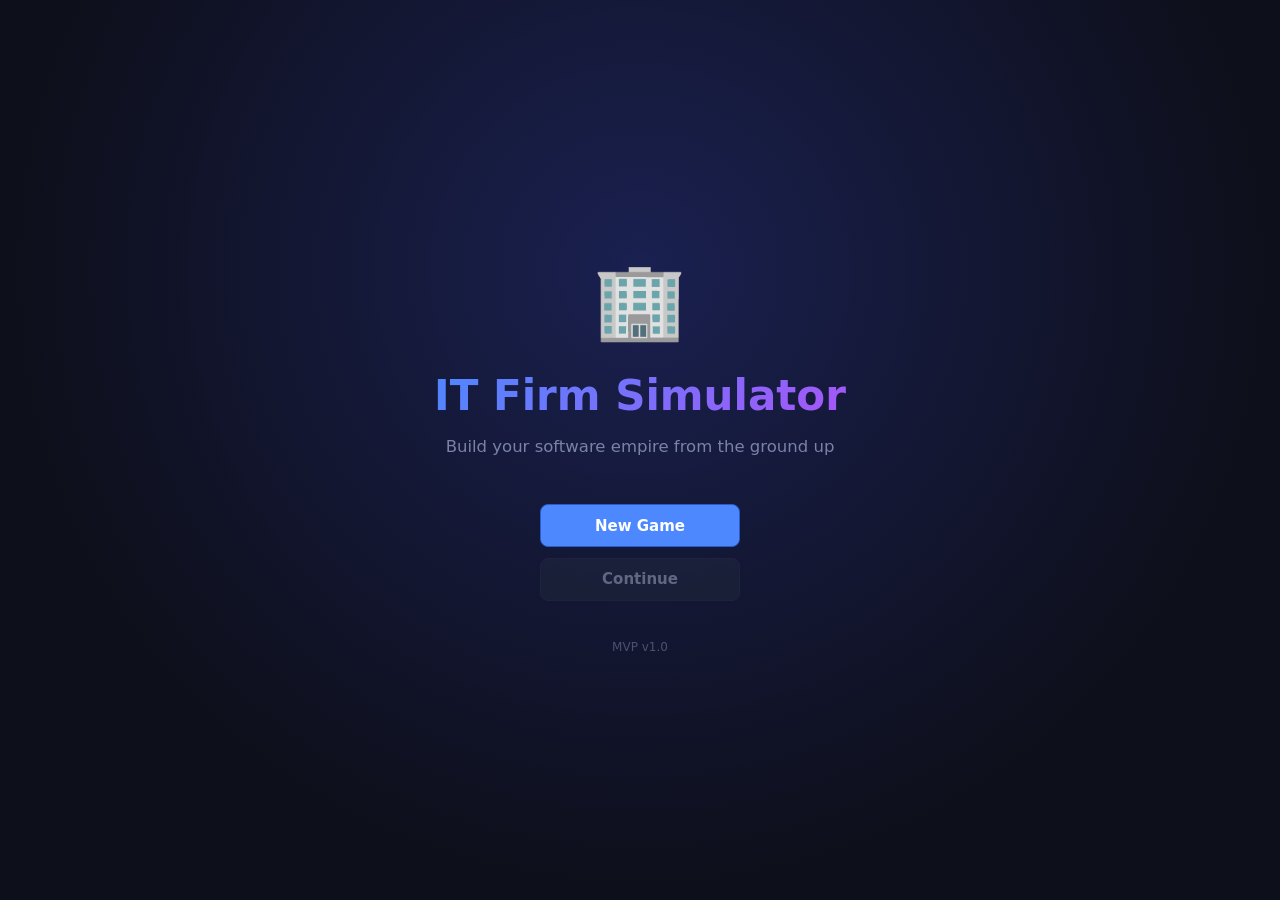
==== index.html @ f98788cc "feat: IT Firm Simulator MVP — browser-based game Implements all specs from the technical design docu" ====
<!DOCTYPE html>
<html lang="en">
<head>
  <meta charset="UTF-8" />
  <meta name="viewport" content="width=device-width, initial-scale=1.0" />
  <title>IT Firm Simulator</title>
  <link rel="stylesheet" href="style.css" />
</head>
<body>

  <!-- ── Fixed UI layers ── -->
  <div id="notification-bar"></div>
  <div id="tutorial-overlay"></div>

  <!-- ============================================================
       SCENE: Main Menu
       ============================================================ -->
  <div id="scene-MainMenu" class="scene">
    <!-- Rendered by UI.renderMainMenu() -->
  </div>

  <!-- ============================================================
       SCENE: Company Dashboard
       ============================================================ -->
  <div id="scene-Dashboard" class="scene hidden">
    <!-- Rendered by UI.renderDashboard() -->
  </div>

  <!-- ============================================================
       SCENE: Project Detail
       ============================================================ -->
  <div id="scene-ProjectDetail" class="scene hidden">
    <!-- Rendered by UI.renderProjectDetail() -->
  </div>

  <!-- ============================================================
       SCENE: Team Management
       ============================================================ -->
  <div id="scene-TeamManagement" class="scene hidden">
    <!-- Rendered by UI.renderTeamManagement() -->
  </div>

  <!-- ============================================================
       SCENE: Project Simulation
       ============================================================ -->
  <div id="scene-ProjectSimulation" class="scene hidden">
    <!-- Rendered by UI.renderSimulation() -->
  </div>

  <!-- ============================================================
       SCENE: Project Result
       ============================================================ -->
  <div id="scene-ProjectResult" class="scene hidden">
    <!-- Rendered by UI.renderProjectResult() -->
  </div>

  <!-- ── Scripts ── -->
  <script src="data.js"></script>
  <script src="game.js"></script>

</body>
</html>
---- style.css ----
/* ============================================================
   IT FIRM SIMULATOR — STYLESHEET
   Dark, professional game UI
   ============================================================ */

:root {
  --bg:          #0d0f1a;
  --surface:     #161928;
  --surface2:    #1e2235;
  --surface3:    #252b40;
  --border:      #2e3452;
  --text:        #d8ddf0;
  --text-muted:  #7a82a8;
  --text-dim:    #4a5070;

  --green:       #2ecc71;
  --green-dark:  #1a7a43;
  --blue:        #4d88ff;
  --blue-dark:   #2a5acc;
  --red:         #e74c3c;
  --red-dark:    #922b21;
  --yellow:      #f1c40f;
  --orange:      #e67e22;
  --purple:      #9b59b6;

  --radius:      8px;
  --radius-lg:   14px;
  --shadow:      0 4px 20px rgba(0,0,0,0.4);
  --shadow-sm:   0 2px 8px rgba(0,0,0,0.3);

  --font:        'Segoe UI', system-ui, -apple-system, sans-serif;
  --font-mono:   'Consolas', 'Fira Code', monospace;
}

/* ---- RESET ---- */
*, *::before, *::after { box-sizing: border-box; margin: 0; padding: 0; }
html { font-size: 15px; scroll-behavior: smooth; }
body {
  background: var(--bg);
  color: var(--text);
  font-family: var(--font);
  min-height: 100vh;
  line-height: 1.5;
}
button { font-family: inherit; cursor: pointer; }
a { color: var(--blue); text-decoration: none; }

/* ---- UTILITY ---- */
.hidden { display: none !important; }
.green  { color: var(--green); }
.danger { color: var(--red); }
.warn   { color: var(--orange); }
.ok     { color: var(--green); }
.muted  { color: var(--text-muted); font-style: italic; }
.empty-msg { color: var(--text-muted); padding: 1rem 0; font-style: italic; }

/* ---- NOTIFICATION BAR ---- */
#notification-bar {
  position: fixed; top: 0; left: 0; right: 0; z-index: 999;
  pointer-events: none;
}
.notification {
  text-align: center;
  padding: 0.6rem 1.5rem;
  font-weight: 600;
  font-size: 0.9rem;
  pointer-events: auto;
  animation: slideDown 0.25s ease;
}
.notification.success { background: var(--green-dark); color: #fff; }
.notification.error   { background: var(--red-dark);   color: #fff; }
.notification.info    { background: var(--blue-dark);  color: #fff; }
@keyframes slideDown { from { transform: translateY(-100%); opacity: 0; } to { transform: translateY(0); opacity: 1; } }

/* ---- TUTORIAL OVERLAY ---- */
#tutorial-overlay {
  position: fixed; bottom: 1.5rem; left: 50%; transform: translateX(-50%);
  z-index: 900; pointer-events: none;
  width: min(500px, 90vw);
}
.tutorial-tip {
  background: var(--purple);
  border-radius: var(--radius-lg);
  padding: 1rem 1.25rem;
  box-shadow: var(--shadow);
  pointer-events: auto;
}
.tutorial-step {
  font-size: 0.7rem; font-weight: 700; letter-spacing: 0.1em;
  text-transform: uppercase; opacity: 0.8; margin-bottom: 0.4rem;
}
.tutorial-tip p { margin-bottom: 0.75rem; font-size: 0.9rem; }
.tutorial-tip .btn { margin-right: 0.5rem; }

/* ---- BUTTONS ---- */
.btn {
  display: inline-flex; align-items: center; gap: 0.4rem;
  padding: 0.55rem 1.1rem;
  border-radius: var(--radius);
  border: 1px solid transparent;
  font-size: 0.9rem; font-weight: 600;
  transition: background 0.15s, transform 0.1s, opacity 0.15s;
  white-space: nowrap;
}
.btn:active { transform: scale(0.97); }
.btn:disabled { opacity: 0.4; cursor: not-allowed; }

.btn-primary  { background: var(--blue);   color: #fff; border-color: var(--blue-dark); }
.btn-primary:hover:not(:disabled)  { background: #5a96ff; }
.btn-secondary{ background: var(--surface3); color: var(--text); border-color: var(--border); }
.btn-secondary:hover:not(:disabled){ background: var(--border); }
.btn-success  { background: var(--green-dark); color: #fff; }
.btn-success:hover:not(:disabled)  { background: #23a85a; }
.btn-danger   { background: var(--red-dark); color: #fff; border-color: #7b241c; }
.btn-danger:hover:not(:disabled)   { background: #c0392b; }
.btn-ghost    { background: transparent; color: var(--text-muted); border-color: var(--border); }
.btn-ghost:hover:not(:disabled)    { background: var(--surface3); color: var(--text); }
.btn-option   {
  display: flex; flex-direction: column; align-items: flex-start; gap: 0.15rem;
  background: var(--surface3); color: var(--text);
  border: 1px solid var(--border); border-radius: var(--radius);
  padding: 0.75rem 1rem; text-align: left; width: 100%;
  transition: background 0.15s, border-color 0.15s;
}
.btn-option:hover { background: var(--surface2); border-color: var(--blue); }
.btn-option small { color: var(--text-muted); font-weight: 400; font-size: 0.8rem; }
.btn-sm  { padding: 0.35rem 0.7rem; font-size: 0.82rem; }
.btn-lg  { padding: 0.75rem 1.75rem; font-size: 1rem; }

/* ---- TAGS / BADGES ---- */
.tag {
  display: inline-block;
  padding: 0.15rem 0.5rem;
  border-radius: 4px;
  font-size: 0.72rem;
  font-weight: 700;
  text-transform: uppercase;
  letter-spacing: 0.04em;
  background: var(--surface3);
  color: var(--text-muted);
  border: 1px solid var(--border);
}
.tag-lg { font-size: 0.8rem; padding: 0.25rem 0.7rem; }
.tag-easy   { background: #1a4a2e; color: var(--green); border-color: var(--green-dark); }
.tag-medium { background: #3d2a00; color: var(--yellow); border-color: #7a5500; }
.tag-hard   { background: #4a0f0f; color: var(--red);   border-color: var(--red-dark); }
.tag-level  { background: #1e1a40; color: #a88fff; border-color: #5a40cc; }

.badge {
  display: inline-flex; align-items: center; justify-content: center;
  width: 22px; height: 22px;
  border-radius: 50%;
  background: var(--blue-dark);
  color: #fff;
  font-size: 0.75rem;
  font-weight: 700;
}

/* ---- RISK COLORS ---- */
.risk-low  { color: var(--green); }
.risk-high { color: var(--orange); }

/* ============================================================
   SCENE — MAIN MENU
   ============================================================ */
#scene-MainMenu {
  display: flex; align-items: center; justify-content: center;
  min-height: 100vh;
  background: radial-gradient(ellipse at 50% 30%, #1a2050 0%, var(--bg) 70%);
}
.center-layout { text-align: center; padding: 2rem; }
.logo-block { margin-bottom: 3rem; }
.logo-icon { font-size: 5rem; margin-bottom: 0.5rem; animation: float 3s ease-in-out infinite; }
@keyframes float { 0%,100% { transform: translateY(0); } 50% { transform: translateY(-8px); } }
.logo-title {
  font-size: 2.8rem; font-weight: 800;
  background: linear-gradient(135deg, #4d88ff, #a855f7);
  -webkit-background-clip: text; -webkit-text-fill-color: transparent;
  background-clip: text;
  margin-bottom: 0.5rem;
}
.logo-sub { color: var(--text-muted); font-size: 1.1rem; }
.menu-buttons { display: flex; flex-direction: column; gap: 0.75rem; align-items: center; }
.menu-buttons .btn { min-width: 200px; justify-content: center; }
.version-tag { margin-top: 2.5rem; color: var(--text-dim); font-size: 0.8rem; }

/* ============================================================
   GAME HEADER (Dashboard)
   ============================================================ */
.game-header {
  display: flex; align-items: center; gap: 1rem; flex-wrap: wrap;
  padding: 0.8rem 1.5rem;
  background: var(--surface);
  border-bottom: 1px solid var(--border);
  position: sticky; top: 0; z-index: 100;
}
.header-brand { font-size: 1rem; font-weight: 700; color: var(--text-muted); flex-shrink: 0; }
.header-stats { display: flex; gap: 0.6rem; flex-wrap: wrap; flex: 1; }
.header-actions { margin-left: auto; }

.stat-chip {
  display: flex; flex-direction: column;
  background: var(--surface2);
  border: 1px solid var(--border);
  border-radius: var(--radius);
  padding: 0.35rem 0.75rem;
  min-width: 90px;
}
.chip-label { font-size: 0.68rem; text-transform: uppercase; letter-spacing: 0.06em; color: var(--text-muted); }
.chip-value { font-size: 1rem; font-weight: 700; }

/* ============================================================
   SCENE — DASHBOARD
   ============================================================ */
.dashboard-body {
  display: grid;
  grid-template-columns: 1fr 320px;
  gap: 1.5rem;
  padding: 1.5rem;
  max-width: 1100px;
  margin: 0 auto;
}
@media (max-width: 768px) { .dashboard-body { grid-template-columns: 1fr; } }

.dashboard-col { display: flex; flex-direction: column; gap: 1rem; }
.section-header {
  display: flex; align-items: center; gap: 0.6rem;
  margin-bottom: 0.5rem;
}
.section-header h2 { font-size: 1.1rem; font-weight: 700; }

.project-list { display: flex; flex-direction: column; gap: 0.75rem; }
.project-card {
  background: var(--surface);
  border: 1px solid var(--border);
  border-radius: var(--radius-lg);
  padding: 1rem 1.25rem;
  cursor: pointer;
  transition: border-color 0.2s, box-shadow 0.2s;
}
.project-card:hover { border-color: var(--blue); box-shadow: 0 0 0 3px rgba(77,136,255,0.15); }
.project-card-header { display: flex; align-items: flex-start; justify-content: space-between; gap: 0.5rem; margin-bottom: 0.5rem; }
.project-title { font-size: 1rem; font-weight: 700; }
.project-card-meta { display: flex; gap: 0.6rem; flex-wrap: wrap; margin-bottom: 0.5rem; }
.meta-item { font-size: 0.8rem; color: var(--text-muted); }
.project-desc { font-size: 0.82rem; color: var(--text-muted); margin-bottom: 0.75rem; }

.team-summary { display: flex; flex-direction: column; gap: 0.4rem; margin-bottom: 1rem; }
.emp-chip {
  display: flex; align-items: center; gap: 0.6rem;
  background: var(--surface2);
  border: 1px solid var(--border);
  border-radius: var(--radius);
  padding: 0.4rem 0.75rem;
  font-size: 0.85rem;
}
.emp-chip.more { color: var(--text-muted); }
.emp-icon { font-size: 1rem; }
.emp-name { flex: 1; font-weight: 600; }

.rep-bar-wrap { display: flex; align-items: center; gap: 0.6rem; margin-top: 0.5rem; }
.rep-label { font-size: 0.75rem; color: var(--text-muted); min-width: 75px; }
.rep-bar { flex: 1; height: 8px; background: var(--surface3); border-radius: 99px; overflow: hidden; }
.rep-fill { height: 100%; background: linear-gradient(90deg, var(--blue), #a855f7); border-radius: 99px; transition: width 0.4s; }
.rep-val { font-weight: 700; min-width: 28px; text-align: right; }

/* ============================================================
   SCENE — PROJECT DETAIL
   ============================================================ */
.scene-container {
  max-width: 860px;
  margin: 0 auto;
  padding: 1.5rem;
}
.back-row {
  display: flex; align-items: center; gap: 1rem;
  margin-bottom: 1.25rem;
}
.back-row h2 { font-size: 1.1rem; font-weight: 700; }

.detail-card {
  background: var(--surface);
  border: 1px solid var(--border);
  border-radius: var(--radius-lg);
  padding: 1.75rem;
}
.detail-header {
  display: flex; justify-content: space-between; align-items: flex-start;
  gap: 1rem; margin-bottom: 1.5rem;
}
.detail-header h2 { font-size: 1.4rem; font-weight: 800; margin-bottom: 0.4rem; }
.detail-sub { color: var(--text-muted); font-size: 0.9rem; }

.detail-grid {
  display: grid;
  grid-template-columns: repeat(auto-fill, minmax(150px, 1fr));
  gap: 0.75rem;
  margin-bottom: 1.5rem;
}
.detail-stat {
  background: var(--surface2);
  border: 1px solid var(--border);
  border-radius: var(--radius);
  padding: 0.7rem 0.9rem;
  display: flex; flex-direction: column; gap: 0.2rem;
}
.ds-label { font-size: 0.7rem; text-transform: uppercase; letter-spacing: 0.06em; color: var(--text-muted); }
.ds-val   { font-size: 0.95rem; font-weight: 700; }

.features-block { margin-bottom: 1.5rem; }
.features-block h3 { font-size: 0.85rem; font-weight: 700; margin-bottom: 0.6rem; color: var(--text-muted); text-transform: uppercase; letter-spacing: 0.05em; }
.features-list { display: flex; flex-wrap: wrap; gap: 0.4rem; }
.feature-tag {
  background: #1a2040;
  color: #6699ff;
  border: 1px solid #2a3566;
  border-radius: 4px;
  padding: 0.2rem 0.55rem;
  font-size: 0.8rem;
}

.feasibility {
  border-radius: var(--radius);
  padding: 0.75rem 1rem;
  margin-bottom: 1.5rem;
  font-size: 0.88rem;
  font-weight: 600;
}
.feasibility.ok   { background: #0d2a1a; border: 1px solid var(--green-dark); color: var(--green); }
.feasibility.warn { background: #2a1800; border: 1px solid #7a5500; color: var(--yellow); }

.detail-actions { display: flex; gap: 0.75rem; justify-content: flex-end; }

/* ============================================================
   SCENE — TEAM MANAGEMENT
   ============================================================ */
.team-section { margin-bottom: 2rem; }
.team-section h3 { font-size: 0.85rem; font-weight: 700; margin-bottom: 0.75rem; color: var(--text-muted); text-transform: uppercase; letter-spacing: 0.05em; }

.assignment-info {
  background: #1a2040;
  border: 1px solid #2a3566;
  border-radius: var(--radius);
  padding: 0.75rem 1rem;
  margin-bottom: 1.5rem;
  font-size: 0.88rem;
  color: #6699ff;
}

.emp-list { display: flex; flex-direction: column; gap: 0.6rem; }
.emp-row {
  display: flex; align-items: flex-start; gap: 0.9rem;
  background: var(--surface);
  border: 1px solid var(--border);
  border-radius: var(--radius);
  padding: 0.85rem 1rem;
  transition: border-color 0.15s;
}
.emp-row.assigned { border-color: var(--blue); background: #0d1530; }
.emp-row.hire-row { background: var(--surface2); }
.emp-row.cant-afford { opacity: 0.5; }
.emp-row-icon { font-size: 1.5rem; flex-shrink: 0; margin-top: 2px; }
.emp-row-info { flex: 1; min-width: 0; }
.emp-row-name { font-weight: 700; margin-bottom: 0.3rem; display: flex; align-items: center; gap: 0.4rem; flex-wrap: wrap; }
.emp-row-stats { display: flex; align-items: center; gap: 0.6rem; font-size: 0.82rem; color: var(--text-muted); flex-wrap: wrap; margin-bottom: 0.25rem; }
.emp-bio { font-size: 0.78rem; color: var(--text-dim); }
.emp-row-actions { flex-shrink: 0; }

.assign-actions { margin-bottom: 1.5rem; }

/* Mini progress bar */
.mini-bar { width: 50px; height: 6px; background: var(--surface3); border-radius: 99px; overflow: hidden; display: inline-block; vertical-align: middle; }
.mini-bar-fill { height: 100%; border-radius: 99px; transition: width 0.3s; }
.morale-high { background: var(--green); }
.morale-mid  { background: var(--yellow); }
.morale-low  { background: var(--red); }

/* ============================================================
   SCENE — PROJECT SIMULATION
   ============================================================ */
.sim-layout { max-width: 1000px; }

.sim-topbar {
  display: flex; align-items: flex-start; justify-content: space-between;
  flex-wrap: wrap; gap: 1rem;
  margin-bottom: 1.25rem;
}
.sim-title { display: flex; align-items: center; gap: 0.75rem; }
.sim-title h2 { font-size: 1.2rem; font-weight: 800; }

.sim-kpis { display: flex; gap: 0.6rem; flex-wrap: wrap; }
.kpi {
  background: var(--surface);
  border: 1px solid var(--border);
  border-radius: var(--radius);
  padding: 0.4rem 0.75rem;
  display: flex; flex-direction: column;
  min-width: 70px;
  text-align: center;
}
.kpi.danger { border-color: var(--red); background: #1a0808; }
.kpi.warn   { border-color: var(--orange); background: #1a1000; }
.kpi.ok     { border-color: var(--green); }
.kpi.green  { border-color: var(--green-dark); }
.kpi-label  { font-size: 0.65rem; text-transform: uppercase; letter-spacing: 0.06em; color: var(--text-muted); }
.kpi-val    { font-size: 1rem; font-weight: 800; }
.kpi-val.danger { color: var(--red); }

.progress-section { margin-bottom: 1.25rem; }
.progress-labels { display: flex; justify-content: space-between; margin-bottom: 0.4rem; font-size: 0.85rem; font-weight: 600; }
.progress-track { height: 18px; background: var(--surface3); border-radius: 99px; overflow: hidden; border: 1px solid var(--border); }
.progress-fill { height: 100%; background: linear-gradient(90deg, var(--blue), #a855f7); border-radius: 99px; transition: width 0.4s ease; }
.progress-fill.near-done { background: linear-gradient(90deg, var(--green), #00ff88); }
.progress-sublabels { display: flex; justify-content: space-between; margin-top: 0.3rem; font-size: 0.75rem; color: var(--text-muted); }

.sim-body { display: grid; grid-template-columns: 1fr 260px; gap: 1rem; margin-bottom: 1.25rem; }
@media (max-width: 640px) { .sim-body { grid-template-columns: 1fr; } }

.sim-log-panel h3, .sim-team-panel h3 {
  font-size: 0.78rem; text-transform: uppercase; letter-spacing: 0.06em;
  color: var(--text-muted); margin-bottom: 0.5rem; font-weight: 700;
}
.sim-log {
  background: var(--surface);
  border: 1px solid var(--border);
  border-radius: var(--radius);
  padding: 0.75rem;
  font-family: var(--font-mono);
  font-size: 0.78rem;
  line-height: 1.7;
  min-height: 140px;
  max-height: 220px;
  overflow-y: auto;
}
.log-entry { color: var(--text-muted); border-bottom: 1px solid var(--surface3); padding-bottom: 0.25rem; margin-bottom: 0.25rem; }
.log-entry:last-child { border-bottom: none; margin-bottom: 0; }

.sim-team-panel {
  background: var(--surface);
  border: 1px solid var(--border);
  border-radius: var(--radius);
  padding: 0.75rem;
}
.sim-emp { display: flex; align-items: center; flex-wrap: wrap; gap: 0.4rem; padding: 0.4rem 0; border-bottom: 1px solid var(--surface3); font-size: 0.82rem; }
.sim-emp:last-child { border-bottom: none; }

.sim-controls { display: flex; align-items: center; gap: 0.75rem; justify-content: center; padding-top: 0.5rem; }

/* ---- Event Modal ---- */
.event-overlay {
  position: fixed; inset: 0;
  background: rgba(0,0,0,0.7);
  display: flex; align-items: center; justify-content: center;
  z-index: 500;
  animation: fadeIn 0.2s ease;
  padding: 1rem;
}
@keyframes fadeIn { from { opacity: 0; } to { opacity: 1; } }
.event-modal {
  background: var(--surface);
  border: 1px solid var(--border);
  border-radius: var(--radius-lg);
  padding: 2rem;
  max-width: 480px;
  width: 100%;
  box-shadow: var(--shadow);
  animation: popIn 0.2s ease;
}
@keyframes popIn { from { transform: scale(0.92); opacity: 0; } to { transform: scale(1); opacity: 1; } }
.event-icon  { font-size: 2.5rem; margin-bottom: 0.5rem; }
.event-title { font-size: 1.2rem; font-weight: 800; margin-bottom: 0.5rem; }
.event-desc  { color: var(--text-muted); margin-bottom: 1.25rem; font-size: 0.9rem; line-height: 1.6; }
.event-options { display: flex; flex-direction: column; gap: 0.6rem; }

/* ============================================================
   SCENE — PROJECT RESULT
   ============================================================ */
.result-card {
  border-radius: var(--radius-lg);
  padding: 2rem;
  border: 2px solid var(--border);
  max-width: 600px;
  margin: 2rem auto;
}
.result-success { border-color: var(--green); background: linear-gradient(135deg, #0d2a1a, var(--surface)); }
.result-fail    { border-color: var(--red);   background: linear-gradient(135deg, #2a0d0d, var(--surface)); }
.result-banner {
  font-size: 1.4rem; font-weight: 900;
  letter-spacing: 0.08em;
  text-transform: uppercase;
  margin-bottom: 0.5rem;
}
.result-success .result-banner { color: var(--green); }
.result-fail    .result-banner { color: var(--red); }
.result-card h2 { font-size: 1.2rem; margin-bottom: 1.5rem; color: var(--text-muted); }

.result-grid {
  display: grid;
  grid-template-columns: repeat(auto-fill, minmax(160px, 1fr));
  gap: 0.75rem;
  margin-bottom: 1.5rem;
}
.result-stat {
  background: var(--surface2);
  border: 1px solid var(--border);
  border-radius: var(--radius);
  padding: 0.75rem;
  display: flex; flex-direction: column; gap: 0.2rem;
}
.rs-label { font-size: 0.7rem; text-transform: uppercase; letter-spacing: 0.06em; color: var(--text-muted); }
.rs-val   { font-size: 1.1rem; font-weight: 700; }
.rs-val small { font-size: 0.75rem; font-weight: 400; color: var(--text-muted); }

.result-note {
  background: #2a1000;
  border: 1px solid #7a3300;
  border-radius: var(--radius);
  padding: 0.75rem 1rem;
  font-size: 0.85rem;
  color: var(--orange);
  margin-bottom: 1.5rem;
}
.result-actions { text-align: center; }

/* ============================================================
   SCROLLBAR STYLING
   ============================================================ */
::-webkit-scrollbar { width: 6px; height: 6px; }
::-webkit-scrollbar-track { background: var(--surface); }
::-webkit-scrollbar-thumb { background: var(--surface3); border-radius: 99px; }
::-webkit-scrollbar-thumb:hover { background: var(--border); }
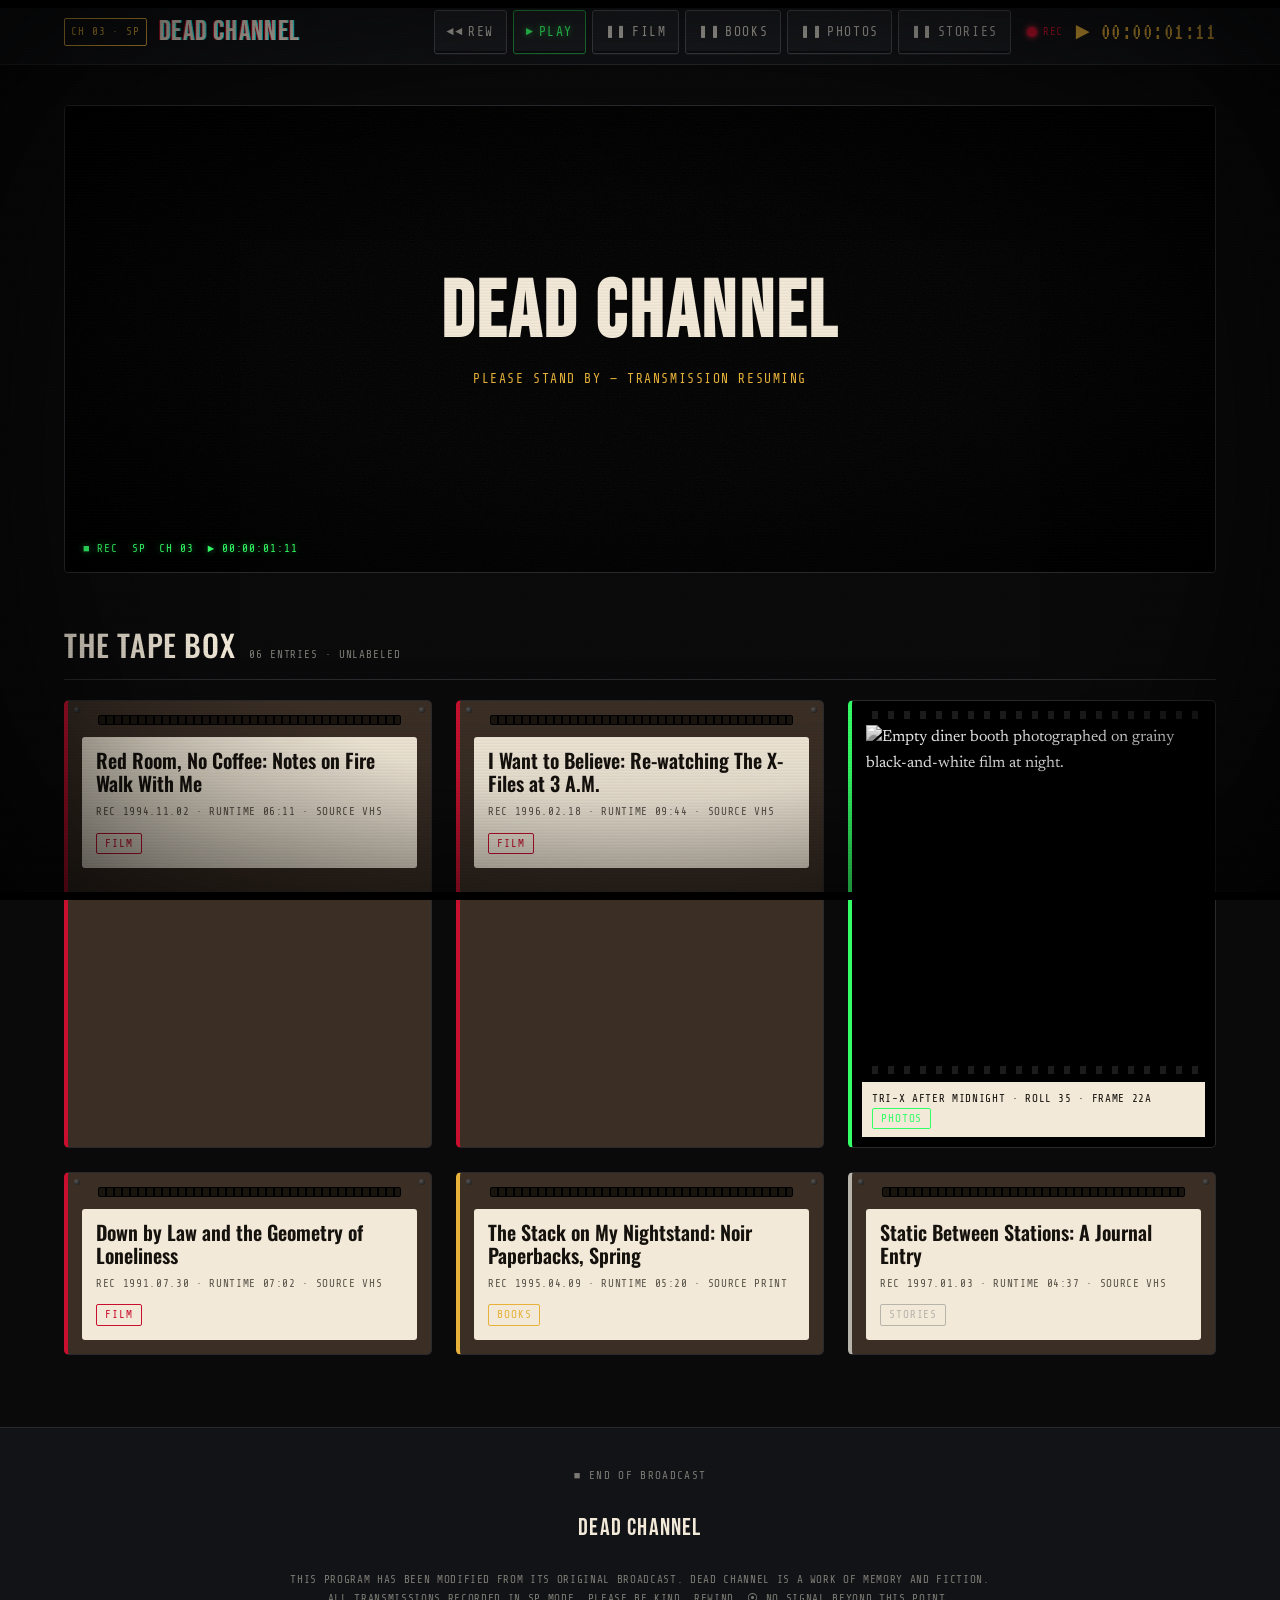
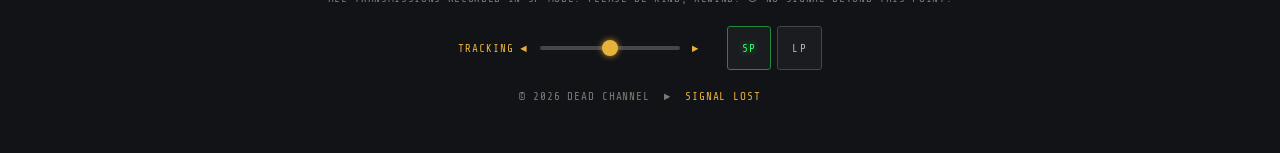
==== commit e3c3c2b5: "feat: DEAD CHANNEL — 90s analogue VHS personal blog A static personal blog/media site with a 1990s V" ====
--- a/index.html
+++ b/index.html
@@ -3,60 +3,168 @@
 <head>
   <meta charset="UTF-8" />
   <meta name="viewport" content="width=device-width, initial-scale=1.0" />
-  <title>IT Firm Simulator</title>
-  <link rel="stylesheet" href="style.css" />
+  <title>DEAD CHANNEL — Now Broadcasting</title>
+  <meta name="description" content="DEAD CHANNEL — a personal media broadcast on movies, books, film photography and stories. Recorded late. Played back later." />
+  <link rel="preconnect" href="https://fonts.googleapis.com" />
+  <link rel="preconnect" href="https://fonts.gstatic.com" crossorigin />
+  <link href="https://fonts.googleapis.com/css2?family=Bebas+Neue&family=Newsreader:ital,opsz,wght@0,6..72,400;1,6..72,400&family=Oswald:wght@400;500;600&family=Share+Tech+Mono&family=VT323&display=swap" rel="stylesheet" />
+  <link rel="stylesheet" href="css/style.css" />
 </head>
 <body>
+  <a class="skip-link" href="#main">Skip to broadcast</a>
 
-  <!-- ── Fixed UI layers ── -->
-  <div id="notification-bar"></div>
-  <div id="tutorial-overlay"></div>
+  <!-- Decorative analogue overlays (above all, never interactive) -->
+  <div class="fx-overlay fx-vignette" aria-hidden="true"></div>
+  <div class="fx-overlay fx-scanlines" aria-hidden="true"></div>
+  <div class="fx-overlay fx-grain" aria-hidden="true"></div>
+  <div class="letterbox letterbox--top" aria-hidden="true"></div>
+  <div class="letterbox letterbox--bottom" aria-hidden="true"></div>
 
-  <!-- ============================================================
-       SCENE: Main Menu
-       ============================================================ -->
-  <div id="scene-MainMenu" class="scene">
-    <!-- Rendered by UI.renderMainMenu() -->
-  </div>
+  <!-- ============ HEADER / TRANSPORT BAR ============ -->
+  <header class="site-header">
+    <div class="transport">
+      <div class="brand">
+        <span class="ch-block" aria-hidden="true">CH&nbsp;03&nbsp;·&nbsp;SP</span>
+        <a class="wordmark flicker" href="index.html" aria-label="DEAD CHANNEL — home">DEAD CHANNEL</a>
+      </div>
 
-  <!-- ============================================================
-       SCENE: Company Dashboard
-       ============================================================ -->
-  <div id="scene-Dashboard" class="scene hidden">
-    <!-- Rendered by UI.renderDashboard() -->
-  </div>
+      <button class="eject" aria-expanded="false" aria-controls="primary-nav">EJECT ▲</button>
 
-  <!-- ============================================================
-       SCENE: Project Detail
-       ============================================================ -->
-  <div id="scene-ProjectDetail" class="scene hidden">
-    <!-- Rendered by UI.renderProjectDetail() -->
-  </div>
+      <nav class="transport-nav" id="primary-nav" aria-label="Primary">
+        <button class="key" type="button" data-rewind aria-label="Rewind — previous page">
+          <span class="glyph" aria-hidden="true">◄◄</span><span class="label-text">REW</span>
+        </button>
+        <a class="key is-active" href="index.html" aria-label="Play — home, now broadcasting" aria-current="page">
+          <span class="glyph" aria-hidden="true">►</span><span class="label-text">PLAY</span>
+        </a>
+        <a class="key" href="film.html" aria-label="Film — Screening Room">
+          <span class="glyph" aria-hidden="true">❚❚</span><span class="label-text">FILM</span>
+        </a>
+        <a class="key" href="books.html" aria-label="Books — The Stacks">
+          <span class="glyph" aria-hidden="true">❚❚</span><span class="label-text">BOOKS</span>
+        </a>
+        <a class="key" href="photos.html" aria-label="Photos — The Darkroom">
+          <span class="glyph" aria-hidden="true">❚❚</span><span class="label-text">PHOTOS</span>
+        </a>
+        <a class="key" href="stories.html" aria-label="Stories — Night Notes">
+          <span class="glyph" aria-hidden="true">❚❚</span><span class="label-text">STORIES</span>
+        </a>
+      </nav>
 
-  <!-- ============================================================
-       SCENE: Team Management
-       ============================================================ -->
-  <div id="scene-TeamManagement" class="scene hidden">
-    <!-- Rendered by UI.renderTeamManagement() -->
-  </div>
+      <div class="status-cluster" aria-hidden="true">
+        <span class="rec"><span class="rec-dot"></span>REC</span>
+        <span class="timecode js-timecode">► 00:00:00:00</span>
+      </div>
+    </div>
+  </header>
 
-  <!-- ============================================================
-       SCENE: Project Simulation
-       ============================================================ -->
-  <div id="scene-ProjectSimulation" class="scene hidden">
-    <!-- Rendered by UI.renderSimulation() -->
-  </div>
+  <!-- ============ MAIN ============ -->
+  <main id="main">
+    <div class="screen">
 
-  <!-- ============================================================
-       SCENE: Project Result
-       ============================================================ -->
-  <div id="scene-ProjectResult" class="scene hidden">
-    <!-- Rendered by UI.renderProjectResult() -->
-  </div>
+      <!-- Broadcast hero -->
+      <section class="hero" aria-label="Now broadcasting">
+        <div class="hero-static" aria-hidden="true"></div>
+        <div class="hero-vignette" aria-hidden="true"></div>
+        <div class="hero-trackband" aria-hidden="true"></div>
+        <h1 class="hero-wordmark">DEAD CHANNEL</h1>
+        <p class="hero-tagline js-tagline">PLEASE STAND BY — TRANSMISSION RESUMING</p>
+        <div class="hero-osd" aria-hidden="true">■ REC&nbsp;&nbsp;SP&nbsp;&nbsp;CH 03&nbsp;&nbsp;<span class="js-timecode">► 00:00:01:00</span></div>
+      </section>
 
-  <!-- ── Scripts ── -->
-  <script src="data.js"></script>
-  <script src="game.js"></script>
+      <!-- Tapes grid -->
+      <div class="grid-head">
+        <h2>The Tape Box</h2>
+        <span class="count">06 ENTRIES · UNLABELED</span>
+      </div>
 
+      <section class="tapes-grid" aria-label="Recent transmissions">
+
+        <a class="card cat-film" href="post.html" aria-label="Red Room, No Coffee — Notes on Fire Walk With Me (Film)">
+          <span class="screw tl" aria-hidden="true"></span><span class="screw tr" aria-hidden="true"></span>
+          <div class="tape-window" aria-hidden="true"></div>
+          <div class="label">
+            <h3 class="card-title">Red Room, No Coffee: Notes on Fire Walk With Me</h3>
+            <p class="meta">REC 1994.11.02 · RUNTIME 06:11 · SOURCE VHS</p>
+            <span class="chip chip--film">FILM</span>
+          </div>
+        </a>
+
+        <a class="card cat-film" href="film.html" aria-label="I Want to Believe — Re-watching The X-Files at 3 A.M. (Film / Stories)">
+          <span class="screw tl" aria-hidden="true"></span><span class="screw tr" aria-hidden="true"></span>
+          <div class="tape-window" aria-hidden="true"></div>
+          <div class="label">
+            <h3 class="card-title">I Want to Believe: Re-watching The X-Files at 3 A.M.</h3>
+            <p class="meta">REC 1996.02.18 · RUNTIME 09:44 · SOURCE VHS</p>
+            <span class="chip chip--film">FILM</span>
+          </div>
+        </a>
+
+        <a class="card cat-photos card--photo" href="photos.html" aria-label="Tri-X After Midnight — A Roll Through an Empty Diner (Photos)">
+          <div class="film-frame">
+            <img src="https://picsum.photos/seed/deadchannel-diner/640/640?grayscale" alt="Empty diner booth photographed on grainy black-and-white film at night." loading="lazy" />
+          </div>
+          <div class="caption-strip">Tri-X After Midnight · ROLL 35 · FRAME 22A <span class="chip chip--photos">PHOTOS</span></div>
+        </a>
+
+        <a class="card cat-film" href="film.html" aria-label="Down by Law and the Geometry of Loneliness (Film)">
+          <span class="screw tl" aria-hidden="true"></span><span class="screw tr" aria-hidden="true"></span>
+          <div class="tape-window" aria-hidden="true"></div>
+          <div class="label">
+            <h3 class="card-title">Down by Law and the Geometry of Loneliness</h3>
+            <p class="meta">REC 1991.07.30 · RUNTIME 07:02 · SOURCE VHS</p>
+            <span class="chip chip--film">FILM</span>
+          </div>
+        </a>
+
+        <a class="card cat-books" href="books.html" aria-label="The Stack on My Nightstand — Noir Paperbacks, Spring (Books)">
+          <span class="screw tl" aria-hidden="true"></span><span class="screw tr" aria-hidden="true"></span>
+          <div class="tape-window" aria-hidden="true"></div>
+          <div class="label">
+            <h3 class="card-title">The Stack on My Nightstand: Noir Paperbacks, Spring</h3>
+            <p class="meta">REC 1995.04.09 · RUNTIME 05:20 · SOURCE PRINT</p>
+            <span class="chip chip--books">BOOKS</span>
+          </div>
+        </a>
+
+        <a class="card cat-stories" href="stories.html" aria-label="Static Between Stations — A Journal Entry (Stories)">
+          <span class="screw tl" aria-hidden="true"></span><span class="screw tr" aria-hidden="true"></span>
+          <div class="tape-window" aria-hidden="true"></div>
+          <div class="label">
+            <h3 class="card-title">Static Between Stations: A Journal Entry</h3>
+            <p class="meta">REC 1997.01.03 · RUNTIME 04:37 · SOURCE VHS</p>
+            <span class="chip chip--stories">STORIES</span>
+          </div>
+        </a>
+
+      </section>
+    </div>
+  </main>
+
+  <!-- ============ FOOTER ============ -->
+  <footer class="site-footer">
+    <div class="screen">
+      <p class="footer-rule">■ END OF BROADCAST</p>
+      <p class="footer-mark">DEAD CHANNEL</p>
+      <p class="legal-crawl">
+        This program has been modified from its original broadcast. DEAD CHANNEL is a work of memory and fiction.
+        All transmissions recorded in SP mode. Please be kind, rewind. ⦿ No signal beyond this point.
+      </p>
+      <div class="footer-controls">
+        <label class="tracking">
+          TRACKING ◄
+          <input type="range" class="js-tracking" min="0" max="100" value="50" aria-label="Tracking — adjust scanline and grain intensity" />
+          ►
+        </label>
+        <div class="sp-lp" role="group" aria-label="Tape speed">
+          <button type="button" class="js-speed is-active" data-speed="sp">SP</button>
+          <button type="button" class="js-speed" data-speed="lp">LP</button>
+        </div>
+      </div>
+      <p class="copyright">© 2026 DEAD CHANNEL&nbsp;&nbsp;►&nbsp;&nbsp;<span>SIGNAL LOST</span></p>
+    </div>
+  </footer>
+
+  <script src="js/main.js" defer></script>
 </body>
 </html>
--- a/css/style.css
+++ b/css/style.css
@@ -0,0 +1,1136 @@
+/* ============================================================
+   DEAD CHANNEL — 1990s analogue VHS aesthetic design system
+   Dark-only theme. Pure CSS, no build tools.
+   ============================================================ */
+
+/* ---------- 1. DESIGN TOKENS ---------- */
+:root {
+  /* Surfaces */
+  --vhs-void: #0A0A0B;
+  --vhs-panel: #121316;
+  --vhs-inset: #1B1C20;
+  --vhs-black: #000000;
+
+  /* Accents */
+  --lynch-red: #C8102E;
+  --lynch-red-glow: #FF2D4B;
+  --crt-green: #33FF66;
+  --crt-green-dim: #1F8A3B;
+
+  /* Neutrals */
+  --noir-100: #E8E6DF;
+  --noir-300: #B7B4AC;
+  --noir-500: #7C7A74;
+  --noir-700: #45454A;
+  --noir-800: #2A2A2E;
+
+  /* Warm signal colours */
+  --vhs-amber: #E8B23A;
+  --vhs-cream: #F2E9D8;
+  --tape-brown: #3A2E25;
+
+  /* Chromatic aberration channels */
+  --ca-cyan: #00FFFF;
+
+  /* Type families */
+  --font-display: "Oswald", "Bebas Neue", "Arial Narrow", sans-serif;
+  --font-wordmark: "Bebas Neue", "Oswald", "Arial Narrow", sans-serif;
+  --font-mono-loud: "VT323", "Courier New", monospace;
+  --font-mono: "Share Tech Mono", "Courier New", monospace;
+  --font-body: "Newsreader", Georgia, "Times New Roman", serif;
+
+  /* Layout */
+  --screen-max: 1200px;
+  --measure: 68ch;
+  --grid-gap: 24px;
+
+  /* Effect intensities — driven by JS TRACKING control / SP-LP toggle */
+  --scanline-opacity: 0.05;
+  --grain-opacity: 0.05;
+}
+
+/* ---------- 2. RESET ---------- */
+*, *::before, *::after { box-sizing: border-box; }
+html { -webkit-text-size-adjust: 100%; }
+body {
+  margin: 0;
+  background: var(--vhs-void);
+  color: var(--vhs-cream);
+  font-family: var(--font-body);
+  font-size: 16px;
+  line-height: 1.6;
+  min-height: 100vh;
+  overflow-x: hidden;
+}
+img { max-width: 100%; display: block; }
+a { color: inherit; text-decoration: none; }
+button { font: inherit; color: inherit; cursor: pointer; }
+ul { list-style: none; padding: 0; margin: 0; }
+
+/* ---------- 3. GLOBAL FRAME OVERLAYS (decorative, above all) ---------- */
+/* All overlays ignore pointer events and are hidden from AT. */
+.fx-overlay {
+  position: fixed;
+  inset: 0;
+  pointer-events: none;
+  z-index: 9000;
+}
+
+/* 4.1 Scanlines — ambient subtle */
+.fx-scanlines {
+  background-image: repeating-linear-gradient(
+    to bottom,
+    rgba(0, 0, 0, 0) 0px,
+    rgba(0, 0, 0, 0) 1px,
+    rgba(0, 0, 0, 0.6) 2px,
+    rgba(0, 0, 0, 0.6) 3px
+  );
+  opacity: var(--scanline-opacity);
+}
+
+/* 4.2 Film grain — SVG feTurbulence data-URI, overlay blend */
+.fx-grain {
+  background-image: url("data:image/svg+xml,%3Csvg xmlns='http://www.w3.org/2000/svg' width='160' height='160'%3E%3Cfilter id='n'%3E%3CfeTurbulence type='fractalNoise' baseFrequency='0.9' numOctaves='2' stitchTiles='stitch'/%3E%3C/filter%3E%3Crect width='100%25' height='100%25' filter='url(%23n)'/%3E%3C/svg%3E");
+  background-size: 160px 160px;
+  opacity: var(--grain-opacity);
+  mix-blend-mode: overlay;
+  animation: grain-shift 120ms steps(1) infinite;
+}
+@keyframes grain-shift {
+  0%   { background-position: 0 0; }
+  25%  { background-position: -40px 20px; }
+  50%  { background-position: 30px -30px; }
+  75%  { background-position: -20px -40px; }
+  100% { background-position: 40px 30px; }
+}
+
+/* 4.3 CRT vignette + subtle curvature glow */
+.fx-vignette {
+  background: radial-gradient(
+    ellipse at center,
+    rgba(0, 0, 0, 0) 55%,
+    rgba(0, 0, 0, 0.55) 100%
+  );
+  box-shadow: inset 0 0 200px rgba(0, 0, 0, 0.6);
+}
+
+/* Optional letterbox bands */
+.letterbox {
+  position: fixed;
+  left: 0; right: 0;
+  height: 8px;
+  background: var(--vhs-black);
+  z-index: 9100;
+  pointer-events: none;
+}
+.letterbox--top { top: 0; }
+.letterbox--bottom { bottom: 0; }
+
+/* ---------- 4. UTILITIES ---------- */
+.screen {
+  max-width: var(--screen-max);
+  margin: 0 auto;
+  padding: 0 24px;
+}
+.sr-only {
+  position: absolute;
+  width: 1px; height: 1px;
+  padding: 0; margin: -1px;
+  overflow: hidden;
+  clip: rect(0 0 0 0);
+  white-space: nowrap;
+  border: 0;
+}
+.skip-link {
+  position: absolute;
+  left: 8px; top: -60px;
+  background: var(--crt-green);
+  color: var(--vhs-black);
+  padding: 10px 16px;
+  font-family: var(--font-mono);
+  text-transform: uppercase;
+  letter-spacing: 0.12em;
+  z-index: 9999;
+  transition: top 120ms;
+}
+.skip-link:focus { top: 8px; }
+
+/* ---------- 5. FOCUS STATES (never removed) ---------- */
+:focus-visible {
+  outline: 2px solid var(--crt-green);
+  outline-offset: 2px;
+}
+
+/* ---------- 6. HEADER / VHS TRANSPORT BAR ---------- */
+.site-header {
+  position: sticky;
+  top: 0;
+  z-index: 8000;
+  background: var(--vhs-panel);
+  border-bottom: 1px solid var(--noir-800);
+}
+.transport {
+  display: flex;
+  align-items: center;
+  gap: 16px;
+  max-width: var(--screen-max);
+  margin: 0 auto;
+  padding: 10px 24px;
+}
+
+/* Left brand cluster */
+.brand {
+  display: flex;
+  align-items: center;
+  gap: 12px;
+  flex-shrink: 0;
+}
+.ch-block {
+  font-family: var(--font-mono);
+  font-size: 0.6875rem;
+  letter-spacing: 0.08em;
+  text-transform: uppercase;
+  color: var(--vhs-amber);
+  border: 1px solid var(--vhs-amber);
+  padding: 4px 6px;
+  border-radius: 2px;
+  white-space: nowrap;
+}
+.wordmark {
+  font-family: var(--font-wordmark);
+  font-size: 1.75rem;
+  letter-spacing: 0.05em;
+  line-height: 1;
+  color: var(--vhs-cream);
+  text-shadow: -1px 0 var(--lynch-red), 1px 0 var(--ca-cyan);
+}
+/* 4.9 rare flicker reserved for wordmark + NO SIGNAL */
+.flicker { animation: flicker 8s steps(1) infinite; }
+@keyframes flicker {
+  0%, 96%, 100% { opacity: 1; }
+  97% { opacity: 0.25; }
+  98% { opacity: 1; }
+}
+
+/* Transport keys = nav */
+.transport-nav {
+  display: flex;
+  align-items: center;
+  gap: 6px;
+  margin-left: auto;
+  flex-wrap: wrap;
+}
+.key {
+  display: inline-flex;
+  align-items: center;
+  justify-content: center;
+  gap: 4px;
+  min-height: 44px;
+  min-width: 44px;
+  padding: 6px 12px;
+  background: var(--vhs-inset);
+  border: 1px solid var(--noir-700);
+  border-radius: 3px;
+  box-shadow: inset 0 -2px 0 rgba(0,0,0,0.5), 0 1px 0 rgba(255,255,255,0.04);
+  font-family: var(--font-mono);
+  font-size: 0.8125rem;
+  letter-spacing: 0.12em;
+  text-transform: uppercase;
+  color: var(--noir-300);
+  transition: color 160ms, box-shadow 90ms, transform 90ms;
+}
+.key:hover { color: var(--vhs-cream); }
+.key:active {
+  transform: translateY(1px);
+  box-shadow: inset 0 2px 4px rgba(0,0,0,0.6);
+}
+.key .glyph { font-size: 0.75rem; }
+.key.is-active {
+  color: var(--crt-green);
+  text-shadow: 0 0 6px rgba(51,255,102,0.6);
+  border-color: var(--crt-green-dim);
+}
+.key:focus-visible {
+  outline: 2px solid var(--crt-green);
+  outline-offset: 2px;
+  box-shadow: 0 0 10px rgba(51,255,102,0.7);
+}
+
+/* Right status cluster */
+.status-cluster {
+  display: flex;
+  align-items: center;
+  gap: 12px;
+  flex-shrink: 0;
+}
+.rec {
+  display: inline-flex;
+  align-items: center;
+  gap: 6px;
+  font-family: var(--font-mono);
+  font-size: 0.6875rem;
+  letter-spacing: 0.08em;
+  color: var(--lynch-red);
+}
+.rec-dot {
+  width: 10px; height: 10px;
+  border-radius: 50%;
+  background: var(--lynch-red);
+  box-shadow: 0 0 6px var(--lynch-red-glow);
+  animation: rec-blink 1s steps(1) infinite;
+}
+@keyframes rec-blink { 0%,49% { opacity: 1; } 50%,100% { opacity: 0.2; } }
+.timecode {
+  font-family: var(--font-mono-loud);
+  font-size: 1.5rem;
+  line-height: 1;
+  color: var(--vhs-amber);
+  letter-spacing: 0.02em;
+  white-space: nowrap;
+}
+
+/* Mobile EJECT button (hidden on desktop) */
+.eject {
+  display: none;
+  min-height: 44px;
+  min-width: 44px;
+  padding: 6px 12px;
+  background: var(--vhs-inset);
+  border: 1px solid var(--noir-700);
+  border-radius: 3px;
+  font-family: var(--font-mono);
+  font-size: 0.75rem;
+  letter-spacing: 0.12em;
+  text-transform: uppercase;
+  color: var(--vhs-cream);
+}
+
+/* ---------- 7. MAIN / SECTION HEADS ---------- */
+main { padding: 40px 0 0; }
+.section-head {
+  margin: 0 0 28px;
+}
+.section-head h1 {
+  font-family: var(--font-display);
+  font-weight: 600;
+  font-size: 2.75rem;
+  text-transform: uppercase;
+  letter-spacing: 0.02em;
+  margin: 0 0 6px;
+  color: var(--vhs-cream);
+}
+.section-head .sub {
+  font-family: var(--font-mono);
+  font-size: 0.8125rem;
+  letter-spacing: 0.12em;
+  text-transform: uppercase;
+  color: var(--vhs-amber);
+}
+.osd-line {
+  font-family: var(--font-mono);
+  font-size: 0.6875rem;
+  letter-spacing: 0.08em;
+  text-transform: uppercase;
+  color: var(--noir-500);
+  margin-top: 6px;
+}
+
+/* ---------- 8. HERO (homepage broadcast screen) ---------- */
+.hero {
+  position: relative;
+  background: var(--vhs-black);
+  border: 1px solid var(--noir-800);
+  border-radius: 4px;
+  overflow: hidden;
+  min-height: 52vh;
+  display: flex;
+  flex-direction: column;
+  align-items: center;
+  justify-content: center;
+  text-align: center;
+  padding: 64px 24px;
+  box-shadow: inset 0 0 160px rgba(0,0,0,0.9);
+}
+/* faint static layer behind hero text */
+.hero-static {
+  position: absolute;
+  inset: 0;
+  background-image: url("data:image/svg+xml,%3Csvg xmlns='http://www.w3.org/2000/svg' width='120' height='120'%3E%3Cfilter id='s'%3E%3CfeTurbulence type='fractalNoise' baseFrequency='0.85' numOctaves='3' stitchTiles='stitch'/%3E%3C/filter%3E%3Crect width='100%25' height='100%25' filter='url(%23s)'/%3E%3C/svg%3E");
+  opacity: 0.06;
+  mix-blend-mode: screen;
+  pointer-events: none;
+}
+.hero-vignette {
+  position: absolute;
+  inset: 0;
+  background: radial-gradient(ellipse at center, transparent 40%, rgba(0,0,0,0.85) 100%);
+  pointer-events: none;
+}
+.hero-wordmark {
+  position: relative;
+  font-family: var(--font-wordmark);
+  font-size: clamp(2.5rem, 12vw, 5rem);
+  line-height: 0.95;
+  letter-spacing: 0.04em;
+  color: var(--vhs-cream);
+  margin: 0;
+  /* 4.4 permanent subtle chromatic aberration pulse */
+  animation: ca-pulse 3.2s ease-in-out infinite;
+}
+@keyframes ca-pulse {
+  0%, 100% { text-shadow: -0.5px 0 var(--lynch-red), 0.5px 0 var(--ca-cyan); }
+  50%      { text-shadow: -1.5px 0 var(--lynch-red), 1.5px 0 var(--ca-cyan); }
+}
+.hero-tagline {
+  position: relative;
+  font-family: var(--font-mono);
+  font-size: 0.8125rem;
+  letter-spacing: 0.12em;
+  text-transform: uppercase;
+  color: var(--vhs-amber);
+  margin-top: 18px;
+  min-height: 1.4em;
+}
+.hero-osd {
+  position: absolute;
+  left: 18px;
+  bottom: 14px;
+  font-family: var(--font-mono);
+  font-size: 0.6875rem;
+  letter-spacing: 0.08em;
+  text-transform: uppercase;
+  color: var(--crt-green);
+  text-shadow: 0 0 6px rgba(51,255,102,0.5);
+  text-align: left;
+}
+/* tracking band that drifts once on load */
+.hero-trackband {
+  position: absolute;
+  left: 0; right: 0;
+  height: 14px;
+  background: linear-gradient(to bottom, rgba(255,255,255,0.12), rgba(255,255,255,0));
+  pointer-events: none;
+  animation: trackband 2.4s ease-out 1 forwards;
+}
+@keyframes trackband {
+  0% { top: -5%; opacity: 0; }
+  10% { opacity: 0.7; }
+  100% { top: 105%; opacity: 0; }
+}
+
+/* ---------- 9. TAPES GRID + CARDS ---------- */
+.grid-head {
+  display: flex;
+  align-items: baseline;
+  gap: 14px;
+  margin: 48px 0 20px;
+  border-bottom: 1px solid var(--noir-800);
+  padding-bottom: 10px;
+}
+.grid-head h2 {
+  font-family: var(--font-display);
+  font-weight: 500;
+  font-size: 1.875rem;
+  text-transform: uppercase;
+  letter-spacing: 0.02em;
+  margin: 0;
+}
+.grid-head .count {
+  font-family: var(--font-mono);
+  font-size: 0.6875rem;
+  letter-spacing: 0.08em;
+  color: var(--noir-500);
+}
+
+.tapes-grid {
+  display: grid;
+  grid-template-columns: repeat(3, 1fr);
+  gap: var(--grid-gap);
+}
+
+/* Category chips */
+.chip {
+  display: inline-block;
+  font-family: var(--font-mono);
+  font-size: 0.6875rem;
+  letter-spacing: 0.08em;
+  text-transform: uppercase;
+  padding: 3px 8px;
+  border: 1px solid currentColor;
+  border-radius: 2px;
+  line-height: 1.2;
+  transition: filter 160ms, box-shadow 160ms;
+}
+.chip--film    { color: var(--lynch-red); }
+.chip--books   { color: var(--vhs-amber); }
+.chip--photos  { color: var(--crt-green); }
+.chip--stories { color: var(--noir-300); }
+
+/* Cassette card */
+.card {
+  position: relative;
+  display: block;
+  background: var(--tape-brown);
+  border: 1px solid var(--noir-800);
+  border-radius: 5px;
+  padding: 14px;
+  overflow: hidden;
+  transition: transform 180ms, box-shadow 180ms;
+}
+.card::after { /* scan sweep on hover */
+  content: "";
+  position: absolute;
+  inset: 0;
+  background: linear-gradient(to bottom, rgba(255,255,255,0.07), transparent 40%);
+  opacity: 0;
+  transition: opacity 180ms;
+  pointer-events: none;
+}
+.card:hover, .card:focus-within {
+  transform: translateY(-2px);
+  box-shadow: 0 8px 24px rgba(0,0,0,0.6);
+}
+.card:hover::after { opacity: 1; }
+/* spine stripe by category */
+.card { border-left: 4px solid var(--noir-700); }
+.card.cat-film    { border-left-color: var(--lynch-red); }
+.card.cat-books   { border-left-color: var(--vhs-amber); }
+.card.cat-photos  { border-left-color: var(--crt-green); }
+.card.cat-stories { border-left-color: var(--noir-300); }
+
+/* screw dots */
+.card .screw {
+  position: absolute;
+  width: 6px; height: 6px;
+  border-radius: 50%;
+  background: radial-gradient(circle at 30% 30%, #555, #111);
+}
+.card .screw.tl { top: 6px; left: 6px; }
+.card .screw.tr { top: 6px; right: 6px; }
+
+/* tape window strip */
+.tape-window {
+  height: 10px;
+  margin: 0 16px 12px;
+  background: repeating-linear-gradient(90deg, #1a140f, #1a140f 6px, #000 6px, #000 8px);
+  border: 1px solid #000;
+  border-radius: 2px;
+}
+
+/* cream paper label */
+.label {
+  background: var(--vhs-cream);
+  color: #1a1a1a;
+  border-radius: 3px;
+  padding: 12px 14px;
+}
+.label .card-title {
+  font-family: var(--font-display);
+  font-weight: 600;
+  font-size: 1.25rem;
+  line-height: 1.15;
+  margin: 0 0 8px;
+  color: #15110d;
+}
+.label .meta {
+  font-family: var(--font-mono);
+  font-size: 0.6875rem;
+  letter-spacing: 0.06em;
+  text-transform: uppercase;
+  color: #5a544a;
+  margin: 0 0 10px;
+}
+.card:hover .card-title {
+  text-shadow: -1.5px 0 var(--lynch-red), 1.5px 0 var(--ca-cyan);
+}
+
+/* Film-frame / polaroid card (PHOTOS on homepage) */
+.card--photo { background: var(--vhs-black); padding: 10px; }
+.film-frame {
+  position: relative;
+  background: #000;
+  padding: 14px 4px;
+  /* sprocket holes top + bottom */
+  background-image:
+    repeating-linear-gradient(90deg, transparent, transparent 10px, #1c1c1c 10px, #1c1c1c 16px),
+    repeating-linear-gradient(90deg, transparent, transparent 10px, #1c1c1c 10px, #1c1c1c 16px);
+  background-position: top, bottom;
+  background-size: 100% 8px, 100% 8px;
+  background-repeat: repeat-x;
+}
+.film-frame img {
+  width: 100%;
+  aspect-ratio: 1 / 1;
+  object-fit: cover;
+  filter: grayscale(1) contrast(1.05);
+  transition: filter 200ms;
+}
+.card--photo:hover .film-frame img { filter: grayscale(0) contrast(1); }
+.card--photo .caption-strip {
+  background: var(--vhs-cream);
+  color: #15110d;
+  font-family: var(--font-mono);
+  font-size: 0.6875rem;
+  letter-spacing: 0.06em;
+  text-transform: uppercase;
+  padding: 8px 10px;
+  margin-top: 8px;
+}
+
+/* ---------- 10. POST / ARTICLE (dossier) ---------- */
+.post-header {
+  background: var(--vhs-black);
+  border: 1px solid var(--noir-800);
+  border-radius: 4px;
+  padding: 48px 32px;
+  margin-bottom: 36px;
+  box-shadow: inset 0 0 120px rgba(0,0,0,0.8);
+}
+.case-stamp {
+  font-family: var(--font-mono);
+  font-size: 0.8125rem;
+  letter-spacing: 0.12em;
+  text-transform: uppercase;
+  color: var(--vhs-amber);
+  border: 1px dashed var(--vhs-amber);
+  display: inline-block;
+  padding: 4px 10px;
+  transform: rotate(-1.2deg);
+  margin-bottom: 16px;
+}
+.post-title {
+  font-family: var(--font-display);
+  font-weight: 600;
+  font-size: 2.75rem;
+  line-height: 1.05;
+  margin: 0 0 14px;
+  color: var(--vhs-cream);
+}
+.post-meta {
+  font-family: var(--font-mono);
+  font-size: 0.6875rem;
+  letter-spacing: 0.08em;
+  text-transform: uppercase;
+  color: var(--noir-300);
+  margin-top: 14px;
+}
+.post-meta span { color: var(--vhs-amber); }
+
+.article {
+  max-width: var(--measure);
+  margin: 0 auto;
+  font-family: var(--font-body);
+  font-size: 1.125rem;
+  line-height: 1.7;
+  color: var(--vhs-cream);
+}
+.article p { margin: 0 0 1.3em; }
+.article > p:first-of-type::first-letter {
+  font-family: var(--font-display);
+  font-weight: 600;
+  font-size: 3.4rem;
+  line-height: 0.8;
+  float: left;
+  margin: 6px 10px 0 0;
+  color: var(--vhs-amber);
+}
+
+/* pull-quote / redacted memo */
+.pull-quote {
+  background: var(--vhs-cream);
+  color: #15110d;
+  font-family: var(--font-mono);
+  font-size: 1rem;
+  line-height: 1.5;
+  letter-spacing: 0.02em;
+  padding: 20px 24px;
+  margin: 2em 0;
+  border-left: 4px solid var(--lynch-red);
+  transform: rotate(-0.4deg);
+}
+.pull-quote .redaction {
+  background: #15110d;
+  color: #15110d;
+  user-select: none;
+}
+
+/* SIGNAL reception meter */
+.signal {
+  display: flex;
+  align-items: center;
+  gap: 12px;
+  margin: 2em 0;
+  font-family: var(--font-mono);
+  font-size: 0.8125rem;
+  letter-spacing: 0.1em;
+  text-transform: uppercase;
+  color: var(--vhs-amber);
+}
+.signal .bars { letter-spacing: 0.15em; font-size: 1.3rem; color: var(--crt-green); }
+.signal .bars .off { color: var(--noir-700); }
+
+/* inline evidence image */
+.exhibit {
+  margin: 2.4em 0;
+  text-align: center;
+}
+.exhibit figure {
+  display: inline-block;
+  margin: 0;
+  background: #fff;
+  padding: 10px 10px 0;
+  border: 1px solid #ddd;
+  transform: rotate(-1.3deg);
+  box-shadow: 0 10px 30px rgba(0,0,0,0.6);
+}
+.exhibit img { filter: grayscale(0.4) contrast(1.05); }
+.exhibit .tag {
+  display: inline-block;
+  font-family: var(--font-mono);
+  font-size: 0.6875rem;
+  letter-spacing: 0.1em;
+  text-transform: uppercase;
+  background: var(--lynch-red);
+  color: #fff;
+  padding: 3px 8px;
+  position: relative;
+  top: -8px;
+}
+.exhibit figcaption {
+  font-family: var(--font-mono);
+  font-size: 0.6875rem;
+  letter-spacing: 0.06em;
+  text-transform: uppercase;
+  color: #333;
+  padding: 8px 0 10px;
+}
+
+/* marginalia / footnote */
+.marginalia {
+  font-family: var(--font-mono);
+  font-size: 0.75rem;
+  letter-spacing: 0.04em;
+  color: var(--vhs-amber);
+  border-top: 1px solid var(--noir-800);
+  padding-top: 12px;
+  margin-top: 2em;
+}
+
+/* article footer nav */
+.transmission-end {
+  max-width: var(--measure);
+  margin: 3em auto 0;
+  border-top: 1px solid var(--noir-700);
+  padding-top: 18px;
+}
+.transmission-end .rule {
+  font-family: var(--font-mono);
+  font-size: 0.6875rem;
+  letter-spacing: 0.12em;
+  text-transform: uppercase;
+  color: var(--noir-500);
+  text-align: center;
+  margin-bottom: 18px;
+}
+.post-nav {
+  display: flex;
+  justify-content: space-between;
+  gap: 16px;
+}
+
+/* ---------- 11. PHOTO GALLERY (contact sheet) ---------- */
+.contact-sheet {
+  background: var(--vhs-black);
+  border: 1px solid var(--noir-800);
+  padding: 20px;
+  display: grid;
+  grid-template-columns: repeat(4, 1fr);
+  gap: 18px;
+}
+.frame {
+  position: relative;
+  background: var(--tape-brown);
+  padding: 12px 6px;
+  cursor: pointer;
+  /* sprocket holes top + bottom */
+  background-image:
+    repeating-linear-gradient(90deg, transparent 0 6px, #d8d2c4 6px 12px, transparent 12px 16px),
+    repeating-linear-gradient(90deg, transparent 0 6px, #d8d2c4 6px 12px, transparent 12px 16px);
+  background-position: 0 0, 0 100%;
+  background-size: 16px 6px, 16px 6px;
+  background-repeat: repeat-x;
+  border: none;
+  display: block;
+  width: 100%;
+  text-align: left;
+}
+.frame img {
+  width: 100%;
+  aspect-ratio: 1 / 1;
+  object-fit: cover;
+  filter: grayscale(1) contrast(1.05);
+  transition: filter 200ms, transform 200ms;
+}
+.frame:hover img, .frame:focus-visible img {
+  filter: grayscale(0) contrast(1);
+  transform: scale(1.02);
+}
+.frame:hover { box-shadow: 0 0 14px rgba(51,255,102,0.25); }
+.frame .frame-no {
+  font-family: var(--font-mono);
+  font-size: 0.6875rem;
+  letter-spacing: 0.08em;
+  color: var(--vhs-amber);
+  margin-top: 6px;
+}
+
+/* Lightbox */
+.lightbox {
+  position: fixed;
+  inset: 0;
+  z-index: 9500;
+  background: rgba(0,0,0,0.96);
+  display: none;
+  align-items: center;
+  justify-content: center;
+  flex-direction: column;
+  padding: 24px;
+}
+.lightbox.is-open { display: flex; }
+.lightbox img {
+  max-width: min(90vw, 800px);
+  max-height: 70vh;
+  object-fit: contain;
+  border: 1px solid var(--noir-700);
+  box-shadow: 0 0 60px rgba(0,0,0,0.9);
+}
+.lightbox .lb-caption {
+  font-family: var(--font-mono);
+  font-size: 0.8125rem;
+  letter-spacing: 0.08em;
+  text-transform: uppercase;
+  color: var(--vhs-cream);
+  margin-top: 16px;
+  text-align: center;
+}
+.lightbox .lb-exif {
+  font-family: var(--font-mono);
+  font-size: 0.6875rem;
+  letter-spacing: 0.06em;
+  text-transform: uppercase;
+  color: var(--vhs-amber);
+  margin-top: 6px;
+}
+.lb-btn {
+  position: absolute;
+  top: 50%;
+  transform: translateY(-50%);
+  background: var(--vhs-inset);
+  border: 1px solid var(--noir-700);
+  color: var(--crt-green);
+  font-family: var(--font-mono-loud);
+  font-size: 2rem;
+  width: 56px; height: 56px;
+  border-radius: 4px;
+}
+.lb-prev { left: 18px; }
+.lb-next { right: 18px; }
+.lb-close {
+  position: absolute;
+  top: 18px; right: 18px;
+  background: var(--vhs-inset);
+  border: 1px solid var(--noir-700);
+  color: var(--lynch-red);
+  font-family: var(--font-mono);
+  font-size: 0.8125rem;
+  letter-spacing: 0.1em;
+  padding: 8px 12px;
+  min-height: 44px;
+}
+
+/* ---------- 12. STATIC / SNOW + EMPTY STATES ---------- */
+.no-signal {
+  min-height: 60vh;
+  display: flex;
+  flex-direction: column;
+  align-items: center;
+  justify-content: center;
+  text-align: center;
+  background: var(--vhs-black);
+  border: 1px solid var(--noir-800);
+  position: relative;
+  overflow: hidden;
+}
+.snow-canvas {
+  position: absolute;
+  inset: 0;
+  width: 100%; height: 100%;
+  opacity: 0.5;
+}
+.hold-bar {
+  position: absolute;
+  left: 0; right: 0;
+  height: 28px;
+  background: linear-gradient(to bottom, rgba(255,255,255,0.18), rgba(255,255,255,0));
+  animation: holdbar 5s linear infinite;
+  pointer-events: none;
+}
+@keyframes holdbar { 0% { top: -10%; } 100% { top: 110%; } }
+.no-signal .ns-title {
+  position: relative;
+  font-family: var(--font-wordmark);
+  font-size: clamp(2.5rem, 10vw, 4.5rem);
+  color: var(--vhs-cream);
+  text-shadow: -1.5px 0 var(--lynch-red), 1.5px 0 var(--ca-cyan);
+  margin: 0;
+}
+.no-signal .ns-sub {
+  position: relative;
+  font-family: var(--font-mono);
+  font-size: 0.8125rem;
+  letter-spacing: 0.12em;
+  text-transform: uppercase;
+  color: var(--vhs-amber);
+  margin-top: 16px;
+}
+.no-signal .ns-link {
+  position: relative;
+  margin-top: 28px;
+}
+
+/* ---------- 13. FOOTER (broadcast sign-off) ---------- */
+.site-footer {
+  margin-top: 72px;
+  border-top: 1px solid var(--noir-800);
+  background: var(--vhs-panel);
+  padding: 28px 0 36px;
+}
+.footer-rule {
+  font-family: var(--font-mono);
+  font-size: 0.6875rem;
+  letter-spacing: 0.12em;
+  text-transform: uppercase;
+  color: var(--noir-500);
+  text-align: center;
+  margin-bottom: 18px;
+}
+.footer-mark {
+  text-align: center;
+  font-family: var(--font-wordmark);
+  font-size: 1.5rem;
+  letter-spacing: 0.05em;
+  color: var(--vhs-cream);
+}
+.legal-crawl {
+  max-width: 720px;
+  margin: 14px auto;
+  text-align: center;
+  font-family: var(--font-mono);
+  font-size: 0.6875rem;
+  letter-spacing: 0.06em;
+  line-height: 1.7;
+  text-transform: uppercase;
+  color: var(--noir-500);
+}
+.footer-controls {
+  display: flex;
+  align-items: center;
+  justify-content: center;
+  gap: 28px;
+  flex-wrap: wrap;
+  margin-top: 18px;
+}
+.tracking {
+  display: flex;
+  align-items: center;
+  gap: 10px;
+  font-family: var(--font-mono);
+  font-size: 0.6875rem;
+  letter-spacing: 0.08em;
+  text-transform: uppercase;
+  color: var(--vhs-amber);
+}
+.tracking input[type="range"] {
+  -webkit-appearance: none;
+  appearance: none;
+  width: 140px;
+  height: 4px;
+  background: var(--noir-700);
+  border-radius: 2px;
+  outline-offset: 4px;
+}
+.tracking input[type="range"]::-webkit-slider-thumb {
+  -webkit-appearance: none;
+  appearance: none;
+  width: 16px; height: 16px;
+  border-radius: 50%;
+  background: var(--vhs-amber);
+  box-shadow: 0 0 6px rgba(232,178,58,0.8);
+  cursor: pointer;
+}
+.tracking input[type="range"]::-moz-range-thumb {
+  width: 16px; height: 16px;
+  border: none;
+  border-radius: 50%;
+  background: var(--vhs-amber);
+  cursor: pointer;
+}
+.sp-lp {
+  display: flex;
+  align-items: center;
+  gap: 6px;
+}
+.sp-lp button {
+  min-height: 44px;
+  padding: 6px 14px;
+  background: var(--vhs-inset);
+  border: 1px solid var(--noir-700);
+  border-radius: 3px;
+  font-family: var(--font-mono);
+  font-size: 0.6875rem;
+  letter-spacing: 0.1em;
+  text-transform: uppercase;
+  color: var(--noir-300);
+}
+.sp-lp button.is-active {
+  color: var(--crt-green);
+  border-color: var(--crt-green-dim);
+  text-shadow: 0 0 6px rgba(51,255,102,0.6);
+}
+.copyright {
+  text-align: center;
+  margin-top: 18px;
+  font-family: var(--font-mono);
+  font-size: 0.6875rem;
+  letter-spacing: 0.08em;
+  text-transform: uppercase;
+  color: var(--noir-500);
+}
+.copyright span { color: var(--vhs-amber); }
+
+/* ---------- 14. LISTING ROWS (section pages) ---------- */
+.listing { display: grid; gap: 18px; }
+.listing-row {
+  display: grid;
+  grid-template-columns: auto 1fr auto;
+  gap: 18px;
+  align-items: center;
+  background: var(--vhs-panel);
+  border: 1px solid var(--noir-800);
+  border-left: 4px solid var(--noir-700);
+  border-radius: 4px;
+  padding: 16px 18px;
+  transition: transform 160ms, box-shadow 160ms;
+}
+.listing-row.cat-film    { border-left-color: var(--lynch-red); }
+.listing-row.cat-books   { border-left-color: var(--vhs-amber); }
+.listing-row.cat-photos  { border-left-color: var(--crt-green); }
+.listing-row.cat-stories { border-left-color: var(--noir-300); }
+.listing-row:hover { transform: translateX(2px); box-shadow: 0 6px 20px rgba(0,0,0,0.5); }
+.listing-row .idx {
+  font-family: var(--font-mono-loud);
+  font-size: 1.5rem;
+  color: var(--vhs-amber);
+}
+.listing-row .row-title {
+  font-family: var(--font-display);
+  font-weight: 500;
+  font-size: 1.25rem;
+  margin: 0 0 4px;
+  color: var(--vhs-cream);
+  transition: text-shadow 160ms;
+}
+.listing-row:hover .row-title {
+  text-shadow: -1.5px 0 var(--lynch-red), 1.5px 0 var(--ca-cyan);
+}
+.listing-row .row-meta {
+  font-family: var(--font-mono);
+  font-size: 0.6875rem;
+  letter-spacing: 0.06em;
+  text-transform: uppercase;
+  color: var(--noir-500);
+}
+.continue {
+  font-family: var(--font-mono);
+  font-size: 0.6875rem;
+  letter-spacing: 0.1em;
+  text-transform: uppercase;
+  color: var(--crt-green);
+  white-space: nowrap;
+}
+
+/* ---------- 15. RESPONSIVE ---------- */
+/* Tablet 768–1199 */
+@media (max-width: 1199px) {
+  .tapes-grid { grid-template-columns: repeat(2, 1fr); }
+  .contact-sheet { grid-template-columns: repeat(2, 1fr); }
+  /* glyph + active label only */
+  .key .label-text { display: none; }
+  .key.is-active .label-text { display: inline; }
+}
+
+/* Mobile <768 */
+@media (max-width: 767px) {
+  .eject { display: inline-flex; align-items: center; }
+  .transport-nav {
+    display: none;
+    position: absolute;
+    top: 100%;
+    left: 0; right: 0;
+    flex-direction: column;
+    align-items: stretch;
+    gap: 0;
+    background: var(--vhs-panel);
+    border-bottom: 1px solid var(--noir-800);
+    padding: 8px;
+  }
+  .transport-nav.is-open { display: flex; }
+  .transport-nav .key {
+    justify-content: flex-start;
+    width: 100%;
+    border-radius: 0;
+    box-shadow: none;
+    border: none;
+    border-bottom: 1px solid var(--noir-800);
+  }
+  .key .label-text { display: inline; }
+  .site-header { position: relative; }
+  .transport { flex-wrap: wrap; }
+  .timecode { font-size: 1.1rem; }
+  .tapes-grid { grid-template-columns: 1fr; }
+  .contact-sheet { grid-template-columns: repeat(2, 1fr); }
+  .listing-row { grid-template-columns: auto 1fr; }
+  .listing-row .continue { grid-column: 2; }
+  .post-title, .section-head h1 { font-size: 2rem; }
+  .post-header { padding: 32px 18px; }
+  /* reduce grain animation cost on mobile */
+  .fx-grain { animation: none; }
+}
+
+/* Small <420 */
+@media (max-width: 419px) {
+  .contact-sheet { grid-template-columns: 1fr; }
+  .wordmark { font-size: 1.4rem; }
+  .ch-block { font-size: 0.625rem; }
+  .frame {
+    background-position: 0 0; /* sprocket holes one side */
+    background-image: repeating-linear-gradient(90deg, transparent 0 6px, #d8d2c4 6px 12px, transparent 12px 16px);
+    background-size: 16px 6px;
+  }
+}
+
+/* ---------- 16. REDUCED MOTION ---------- */
+@media (prefers-reduced-motion: reduce) {
+  *, *::before, *::after {
+    animation-duration: 0.001ms !important;
+    animation-iteration-count: 1 !important;
+    transition-duration: 0.001ms !important;
+  }
+  .fx-grain { animation: none; }
+  .rec-dot { animation: none; opacity: 1; }
+  .hero-wordmark { animation: none; text-shadow: -0.5px 0 var(--lynch-red), 0.5px 0 var(--ca-cyan); }
+  .flicker { animation: none; opacity: 1; }
+  .hero-trackband { display: none; }
+  .hold-bar { animation: none; }
+  .snow-canvas { display: none; } /* freeze to still texture handled via JS */
+}
